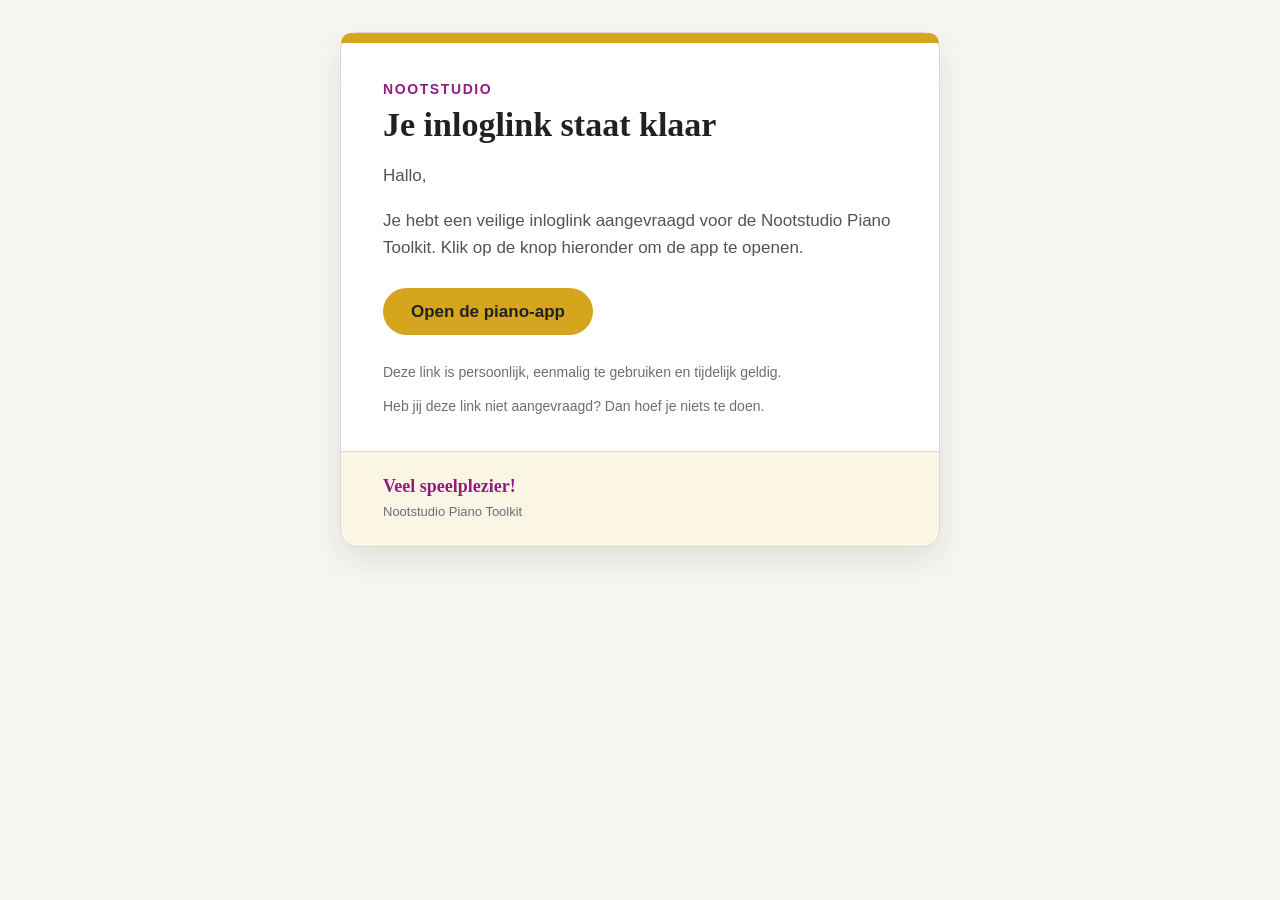
==== supabase/templates/magic-link.html @ 0266ac6d "Houd Nootstudio-emailkleuren stabiel in donkere modus" ====
<!doctype html>
<html lang="nl">
  <head>
    <meta charset="utf-8">
    <meta name="viewport" content="width=device-width, initial-scale=1">
    <meta name="color-scheme" content="light">
    <meta name="supported-color-schemes" content="light">
    <title>Je persoonlijke inloglink voor Nootstudio</title>
    <style>
      :root {
        color-scheme: light only;
        supported-color-schemes: light;
      }

      body,
      .nootstudio-email-bg {
        background-color: #f7f6f1 !important;
        background-image: linear-gradient(#f7f6f1, #f7f6f1) !important;
      }

      .nootstudio-card {
        background-color: #ffffff !important;
        background-image: linear-gradient(#ffffff, #ffffff) !important;
      }

      .nootstudio-button {
        background-color: #d5a51d !important;
        background-image: linear-gradient(#d5a51d, #d5a51d) !important;
      }

      .nootstudio-button-link {
        color: #202124 !important;
        -webkit-text-fill-color: #202124 !important;
      }

      .nootstudio-purple {
        color: #951b81 !important;
        -webkit-text-fill-color: #951b81 !important;
      }

      .nootstudio-footer {
        background-color: #fbf5e3 !important;
        background-image: linear-gradient(#fbf5e3, #fbf5e3) !important;
      }

      [data-ogsc] .nootstudio-email-bg { background: #f7f6f1 !important; }
      [data-ogsc] .nootstudio-card { background: #ffffff !important; }
      [data-ogsc] .nootstudio-button { background: #d5a51d !important; }
      [data-ogsc] .nootstudio-button-link { color: #202124 !important; }
      [data-ogsc] .nootstudio-purple { color: #951b81 !important; }
      [data-ogsc] .nootstudio-footer { background: #fbf5e3 !important; }
    </style>
  </head>
  <body class="nootstudio-email-bg" style="margin:0;padding:0;background-color:#f7f6f1;background-image:linear-gradient(#f7f6f1,#f7f6f1);color:#202124;font-family:Georgia,'Times New Roman',serif;">
    <div style="display:none;max-height:0;overflow:hidden;opacity:0;color:transparent;">
      Log veilig in bij de Nootstudio Piano Toolkit.
    </div>
    <table class="nootstudio-email-bg" role="presentation" width="100%" cellspacing="0" cellpadding="0" border="0" style="width:100%;background-color:#f7f6f1;background-image:linear-gradient(#f7f6f1,#f7f6f1);">
      <tr>
        <td align="center" style="padding:32px 16px;">
          <table class="nootstudio-card" role="presentation" width="100%" cellspacing="0" cellpadding="0" border="0" style="width:100%;max-width:600px;background-color:#ffffff;background-image:linear-gradient(#ffffff,#ffffff);border:1px solid #d8d7d2;border-radius:18px;box-shadow:0 14px 34px rgba(31,36,42,0.10);">
            <tr>
              <td style="height:10px;background:#d5a51d;border-radius:18px 18px 0 0;font-size:0;line-height:0;">&nbsp;</td>
            </tr>
            <tr>
              <td style="padding:38px 42px 18px 42px;">
                <p class="nootstudio-purple" style="margin:0 0 8px 0;color:#951b81;-webkit-text-fill-color:#951b81;font-family:Arial,Helvetica,sans-serif;font-size:14px;font-weight:800;letter-spacing:1.6px;text-transform:uppercase;">Nootstudio</p>
                <h1 style="margin:0;color:#202124;font-size:34px;line-height:1.15;font-weight:700;">Je inloglink staat klaar</h1>
              </td>
            </tr>
            <tr>
              <td style="padding:0 42px 34px 42px;">
                <p style="margin:0 0 18px 0;color:#4f545b;font-family:Arial,Helvetica,sans-serif;font-size:17px;line-height:1.6;">Hallo,</p>
                <p style="margin:0 0 26px 0;color:#4f545b;font-family:Arial,Helvetica,sans-serif;font-size:17px;line-height:1.6;">Je hebt een veilige inloglink aangevraagd voor de Nootstudio Piano Toolkit. Klik op de knop hieronder om de app te openen.</p>
                <table role="presentation" cellspacing="0" cellpadding="0" border="0">
                  <tr>
                    <td class="nootstudio-button" bgcolor="#d5a51d" style="border-radius:999px;background-color:#d5a51d;background-image:linear-gradient(#d5a51d,#d5a51d);">
                      <a class="nootstudio-button-link" href="{{ .ConfirmationURL }}" style="display:inline-block;padding:15px 28px;color:#202124;-webkit-text-fill-color:#202124;font-family:Arial,Helvetica,sans-serif;font-size:17px;font-weight:800;line-height:1;text-decoration:none;border-radius:999px;">Open de piano-app</a>
                    </td>
                  </tr>
                </table>
                <p style="margin:26px 0 0 0;color:#6a6f76;font-family:Arial,Helvetica,sans-serif;font-size:14px;line-height:1.6;">Deze link is persoonlijk, eenmalig te gebruiken en tijdelijk geldig.</p>
                <p style="margin:12px 0 0 0;color:#6a6f76;font-family:Arial,Helvetica,sans-serif;font-size:14px;line-height:1.6;">Heb jij deze link niet aangevraagd? Dan hoef je niets te doen.</p>
              </td>
            </tr>
            <tr>
              <td class="nootstudio-footer" bgcolor="#fbf5e3" style="padding:24px 42px;background-color:#fbf5e3;background-image:linear-gradient(#fbf5e3,#fbf5e3);border-top:1px solid #ead9a7;border-radius:0 0 18px 18px;">
                <p class="nootstudio-purple" style="margin:0 0 5px 0;color:#951b81;-webkit-text-fill-color:#951b81;font-size:18px;font-weight:700;">Veel speelplezier!</p>
                <p style="margin:0;color:#6a6f76;font-family:Arial,Helvetica,sans-serif;font-size:13px;line-height:1.5;">Nootstudio Piano Toolkit</p>
              </td>
            </tr>
          </table>
        </td>
      </tr>
    </table>
  </body>
</html>
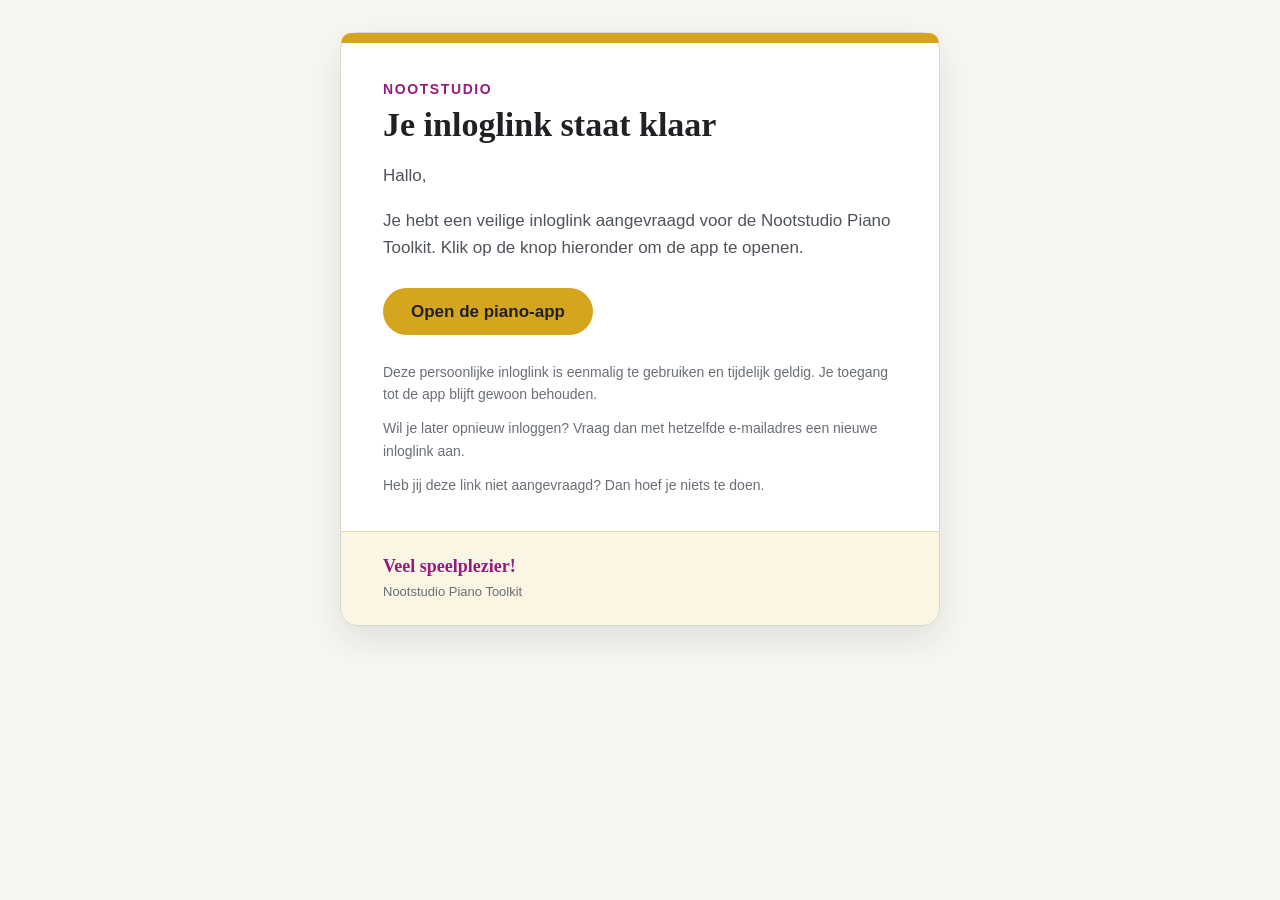
==== commit a955231a: "Verduidelijk blijvende toegang in inlogmail" ====
--- a/supabase/templates/magic-link.html
+++ b/supabase/templates/magic-link.html
@@ -79,7 +79,8 @@
                     </td>
                   </tr>
                 </table>
-                <p style="margin:26px 0 0 0;color:#6a6f76;font-family:Arial,Helvetica,sans-serif;font-size:14px;line-height:1.6;">Deze link is persoonlijk, eenmalig te gebruiken en tijdelijk geldig.</p>
+                <p style="margin:26px 0 0 0;color:#6a6f76;font-family:Arial,Helvetica,sans-serif;font-size:14px;line-height:1.6;">Deze persoonlijke inloglink is eenmalig te gebruiken en tijdelijk geldig. Je toegang tot de app blijft gewoon behouden.</p>
+                <p style="margin:12px 0 0 0;color:#6a6f76;font-family:Arial,Helvetica,sans-serif;font-size:14px;line-height:1.6;">Wil je later opnieuw inloggen? Vraag dan met hetzelfde e-mailadres een nieuwe inloglink aan.</p>
                 <p style="margin:12px 0 0 0;color:#6a6f76;font-family:Arial,Helvetica,sans-serif;font-size:14px;line-height:1.6;">Heb jij deze link niet aangevraagd? Dan hoef je niets te doen.</p>
               </td>
             </tr>
